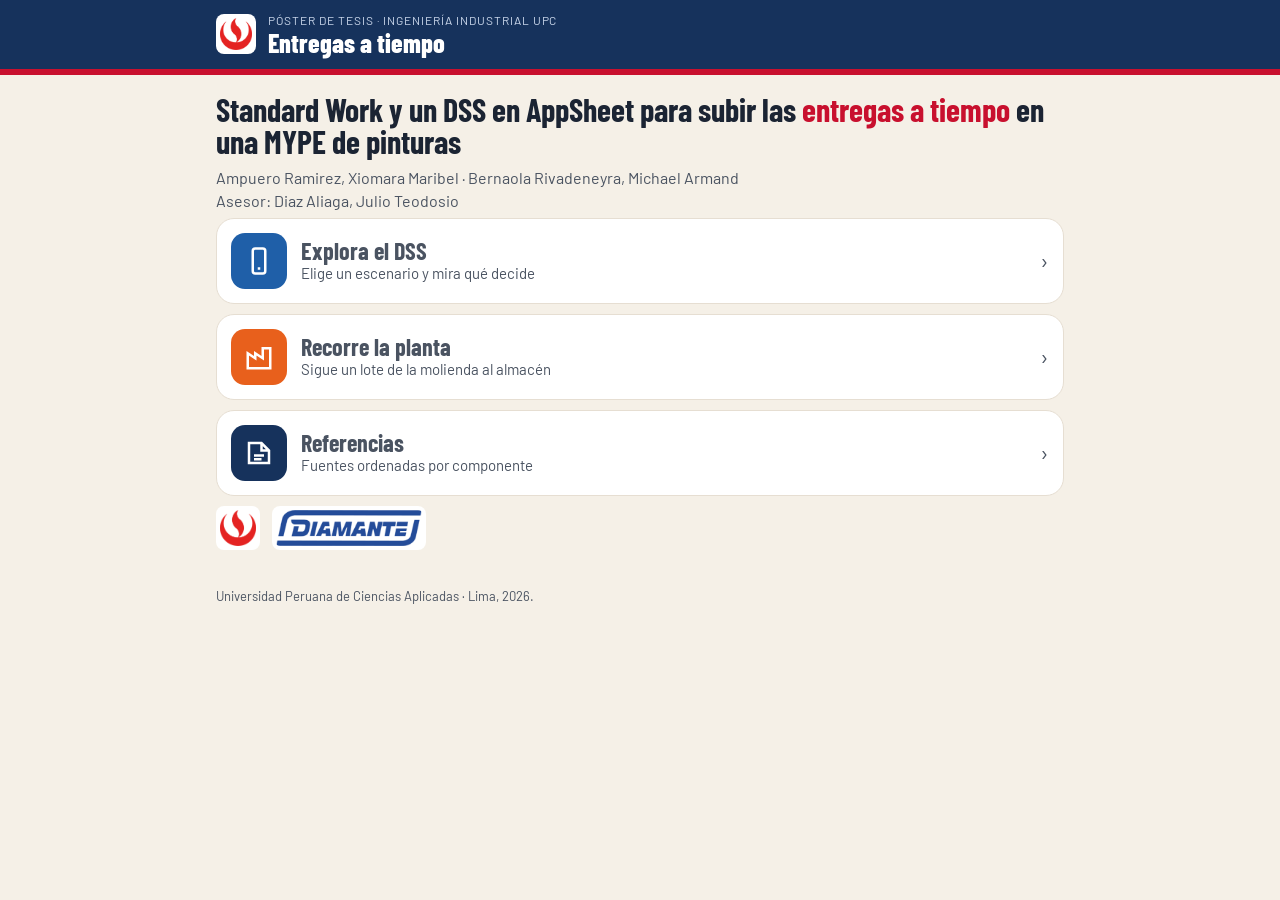
==== index.html @ fd8d3ec6 "Publica sitio del póster: DSS, recorrido de planta y referencias Co-Authored-By: Claude Opus 5.5 <no" ====
<!doctype html>
<html lang="es">
<head>
<meta charset="utf-8">
<meta name="viewport" content="width=device-width, initial-scale=1">
<title>Entregas a tiempo en una MYPE de pinturas</title>
<meta name="description" content="Recursos digitales del póster de tesis UPC: Standard Work y DSS en AppSheet para incrementar el OTD en una MYPE fabricante de pinturas.">
<link rel="preconnect" href="https://fonts.googleapis.com">
<link rel="stylesheet" href="https://fonts.googleapis.com/css2?family=Barlow+Condensed:wght@700;800&family=Barlow:wght@400;500;600;700&display=swap">
<link rel="stylesheet" href="estilo.css">
<style>
.hero{padding:18px 0 6px}
.hero h2{font-family:"Barlow Condensed",sans-serif;font-size:32px;line-height:1.02;margin:0 0 8px}
.hero h2 span{color:var(--red)}
.go{display:flex;gap:14px;align-items:center;text-decoration:none;color:var(--ink);background:#fff;border:1.5px solid var(--line);border-radius:18px;padding:14px;margin-bottom:10px;min-height:84px}
.go .ic{width:56px;height:56px;border-radius:14px;display:flex;align-items:center;justify-content:center;color:#fff;flex-shrink:0}
.go b{display:block;font-family:"Barlow Condensed",sans-serif;font-size:24px;line-height:1.05}
.go span{font-size:15px;color:var(--muted)}
.go .ar{margin-left:auto;font-size:22px;color:var(--muted)}
.logos{display:flex;gap:12px;align-items:center;margin-top:8px}
.logos img{height:44px;background:#fff;border-radius:8px;padding:4px}
</style>
</head>
<body>
<header class="top"><div class="wrap">
<img src="img/logo_upc.png" alt="UPC">
<div class="t"><p class="k">Póster de tesis · Ingeniería Industrial UPC</p><h1>Entregas a tiempo</h1></div>
</div></header>
<main class="wrap">
<div class="hero">
<h2>Standard Work y un DSS en AppSheet para subir las <span>entregas a tiempo</span> en una MYPE de pinturas</h2>
<p style="margin:0;color:var(--muted)">Ampuero Ramirez, Xiomara Maribel · Bernaola Rivadeneyra, Michael Armand<br>Asesor: Diaz Aliaga, Julio Teodosio</p>
</div>
<a class="go" href="dss.html"><span class="ic" style="background:var(--blue)"><svg viewBox="0 0 24 24" width="30" height="30" fill="none" stroke="currentColor" stroke-width="2" aria-hidden="true"><rect x="7" y="2" width="10" height="20" rx="2"/><path d="M11 18h2"/></svg></span><span><b>Explora el DSS</b><span>Elige un escenario y mira qué decide</span></span><span class="ar" aria-hidden="true">›</span></a>
<a class="go" href="planta.html"><span class="ic" style="background:var(--orange)"><svg viewBox="0 0 24 24" width="30" height="30" fill="none" stroke="currentColor" stroke-width="2" aria-hidden="true"><path d="M3 21V9l6 4V9l6 4V5h6v16z"/></svg></span><span><b>Recorre la planta</b><span>Sigue un lote de la molienda al almacén</span></span><span class="ar" aria-hidden="true">›</span></a>
<a class="go" href="referencias.html"><span class="ic" style="background:var(--navy)"><svg viewBox="0 0 24 24" width="30" height="30" fill="none" stroke="currentColor" stroke-width="2" aria-hidden="true"><path d="M4 4h10l6 6v10H4zM14 4v6h6M8 14h8M8 17h6"/></svg></span><span><b>Referencias</b><span>Fuentes ordenadas por componente</span></span><span class="ar" aria-hidden="true">›</span></a>
<div class="logos"><img src="img/logo_upc.png" alt="UPC"><img src="img/logo_diamante.png" alt="Pinturas Diamante"></div>
<p class="foot">Universidad Peruana de Ciencias Aplicadas · Lima, 2026.</p>
</main>
</body>
</html>
---- estilo.css ----
:root{--navy:#16325C;--red:#C8102E;--orange:#E8601C;--blue:#1F5FA8;--green:#1E8A5A;--purple:#6A3FA0;--ink:#1B2433;--muted:#4A5361;--paper:#F5F0E7;--card:#FFFDF9;--line:#E6DED2}
*{box-sizing:border-box}
html{-webkit-text-size-adjust:100%}
body{margin:0;background:var(--paper);color:var(--ink);font-family:Barlow,system-ui,-apple-system,"Segoe UI",sans-serif;font-size:16px;line-height:1.45}
.cond{font-family:"Barlow Condensed",Barlow,system-ui,sans-serif}
a{color:var(--blue)}
.wrap{max-width:880px;margin:0 auto;padding:0 16px}
.top{background:var(--navy);color:#fff;border-bottom:6px solid var(--red)}
.top .wrap{display:flex;align-items:center;gap:12px;padding-top:12px;padding-bottom:12px}
.top img{height:40px;background:#fff;border-radius:8px;padding:4px}
.top .t{flex:1;min-width:0}
.top .k{font-size:12px;letter-spacing:.08em;text-transform:uppercase;color:#C9D6EA;margin:0}
.top h1{margin:0;font-family:"Barlow Condensed",sans-serif;font-weight:800;font-size:26px;line-height:1.05}
.nav{display:flex;gap:6px;flex-wrap:wrap;padding:10px 0}
.nav a{font-size:14px;font-weight:600;text-decoration:none;color:var(--navy);background:#fff;border:1.5px solid var(--line);border-radius:999px;padding:6px 12px}
.nav a[aria-current="page"]{background:var(--navy);color:#fff;border-color:var(--navy)}
.foot{font-size:13px;color:var(--muted);padding:24px 0 40px}
.pill{display:inline-flex;align-items:center;gap:4px;border-radius:999px;padding:3px 10px;font-size:13px;font-weight:600}
button{font:inherit}
.btn{display:inline-flex;align-items:center;justify-content:center;gap:6px;min-height:44px;padding:8px 16px;border-radius:10px;border:2px solid var(--navy);background:#fff;color:var(--navy);font-weight:700;cursor:pointer;text-decoration:none}
.btn.primary{background:var(--navy);color:#fff}
.demo{background:#FFF2C6;color:#6B4A00;border-radius:10px;padding:8px 12px;font-size:14px;font-weight:600}
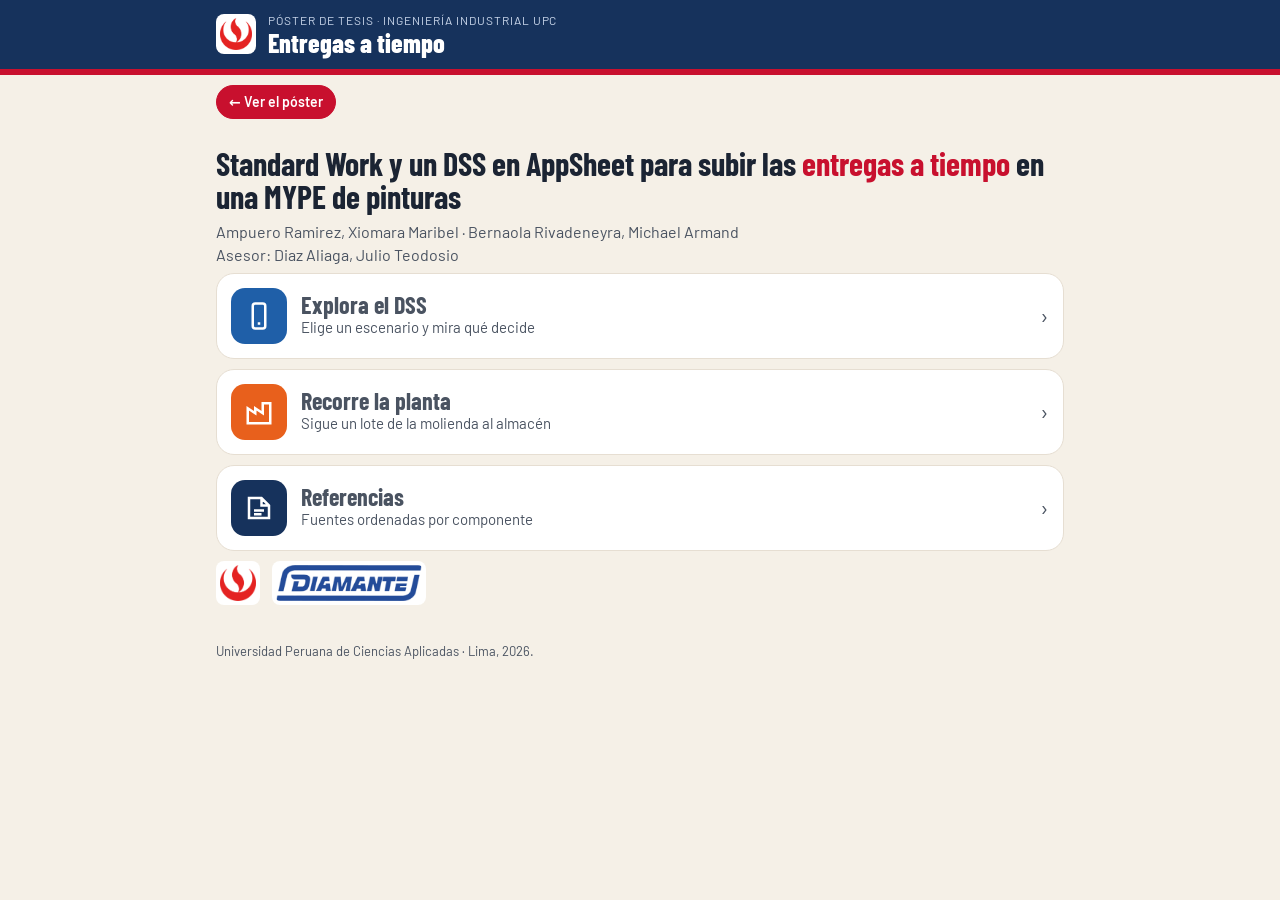
==== commit cbde2007: "Agrega tablero visual del DSS, paso a paso y 5S en el recorrido, botón para volver al póster y póste" ====
--- a/index.html
+++ b/index.html
@@ -27,6 +27,7 @@
 <div class="t"><p class="k">Póster de tesis · Ingeniería Industrial UPC</p><h1>Entregas a tiempo</h1></div>
 </div></header>
 <main class="wrap">
+<nav class="nav" aria-label="Recursos del póster"><a href="poster.pdf" class="back" data-back>← Ver el póster</a></nav>
 <div class="hero">
 <h2>Standard Work y un DSS en AppSheet para subir las <span>entregas a tiempo</span> en una MYPE de pinturas</h2>
 <p style="margin:0;color:var(--muted)">Ampuero Ramirez, Xiomara Maribel · Bernaola Rivadeneyra, Michael Armand<br>Asesor: Diaz Aliaga, Julio Teodosio</p>
@@ -37,5 +38,6 @@
 <div class="logos"><img src="img/logo_upc.png" alt="UPC"><img src="img/logo_diamante.png" alt="Pinturas Diamante"></div>
 <p class="foot">Universidad Peruana de Ciencias Aplicadas · Lima, 2026.</p>
 </main>
+<script src="back.js"></script>
 </body>
 </html>
--- a/estilo.css
+++ b/estilo.css
@@ -20,3 +20,4 @@
 .btn{display:inline-flex;align-items:center;justify-content:center;gap:6px;min-height:44px;padding:8px 16px;border-radius:10px;border:2px solid var(--navy);background:#fff;color:var(--navy);font-weight:700;cursor:pointer;text-decoration:none}
 .btn.primary{background:var(--navy);color:#fff}
 .demo{background:#FFF2C6;color:#6B4A00;border-radius:10px;padding:8px 12px;font-size:14px;font-weight:600}
+.nav a.back{background:var(--red);color:#fff;border-color:var(--red)}
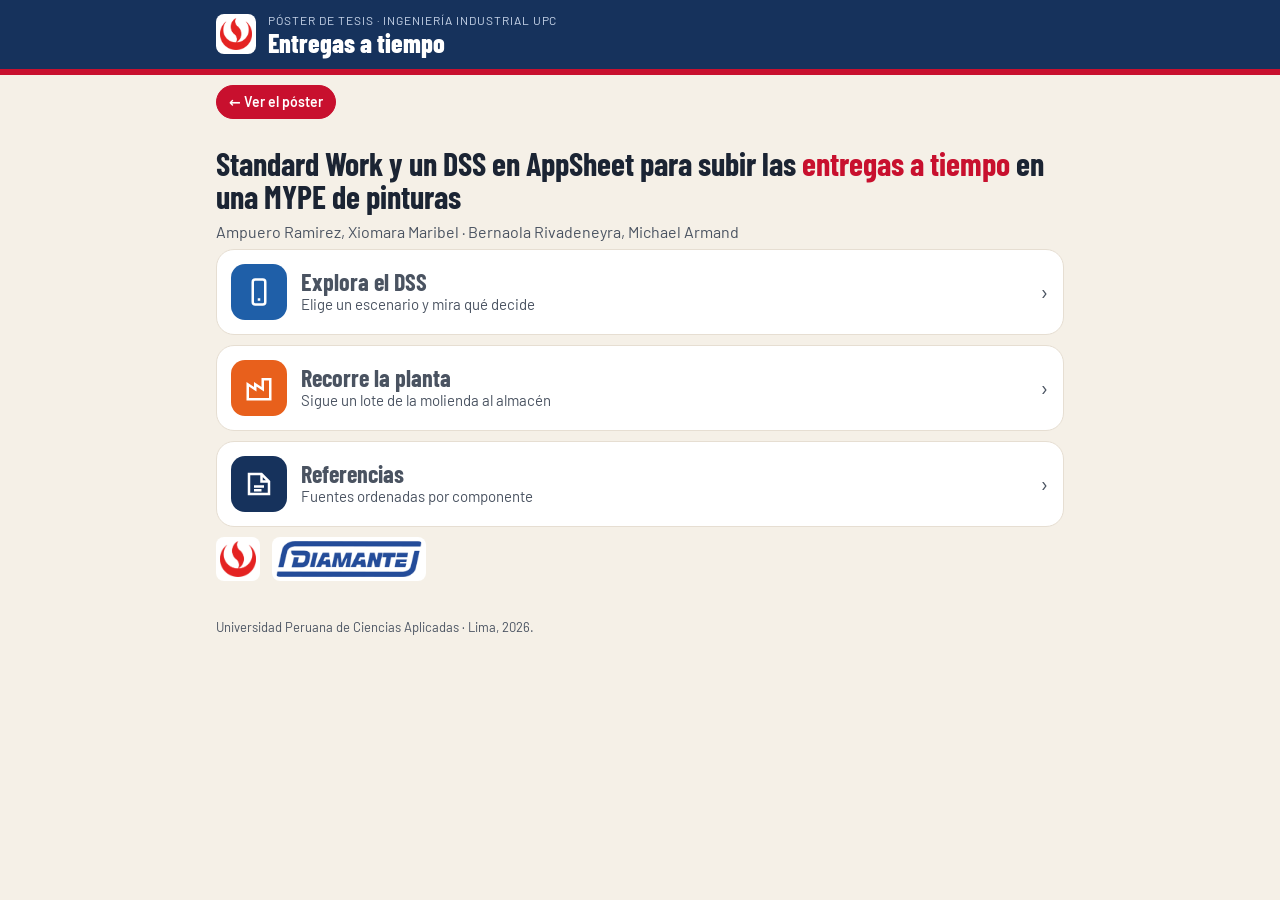
==== commit ad21fb09: "Quita el nombre del asesor en la portada Co-Authored-By: Claude Opus 5.5 <noreply@anthropic.com> Cla" ====
--- a/index.html
+++ b/index.html
@@ -30,7 +30,7 @@
 <nav class="nav" aria-label="Recursos del póster"><a href="poster.pdf" class="back" data-back>← Ver el póster</a></nav>
 <div class="hero">
 <h2>Standard Work y un DSS en AppSheet para subir las <span>entregas a tiempo</span> en una MYPE de pinturas</h2>
-<p style="margin:0;color:var(--muted)">Ampuero Ramirez, Xiomara Maribel · Bernaola Rivadeneyra, Michael Armand<br>Asesor: Diaz Aliaga, Julio Teodosio</p>
+<p style="margin:0;color:var(--muted)">Ampuero Ramirez, Xiomara Maribel · Bernaola Rivadeneyra, Michael Armand</p>
 </div>
 <a class="go" href="dss.html"><span class="ic" style="background:var(--blue)"><svg viewBox="0 0 24 24" width="30" height="30" fill="none" stroke="currentColor" stroke-width="2" aria-hidden="true"><rect x="7" y="2" width="10" height="20" rx="2"/><path d="M11 18h2"/></svg></span><span><b>Explora el DSS</b><span>Elige un escenario y mira qué decide</span></span><span class="ar" aria-hidden="true">›</span></a>
 <a class="go" href="planta.html"><span class="ic" style="background:var(--orange)"><svg viewBox="0 0 24 24" width="30" height="30" fill="none" stroke="currentColor" stroke-width="2" aria-hidden="true"><path d="M3 21V9l6 4V9l6 4V5h6v16z"/></svg></span><span><b>Recorre la planta</b><span>Sigue un lote de la molienda al almacén</span></span><span class="ar" aria-hidden="true">›</span></a>
